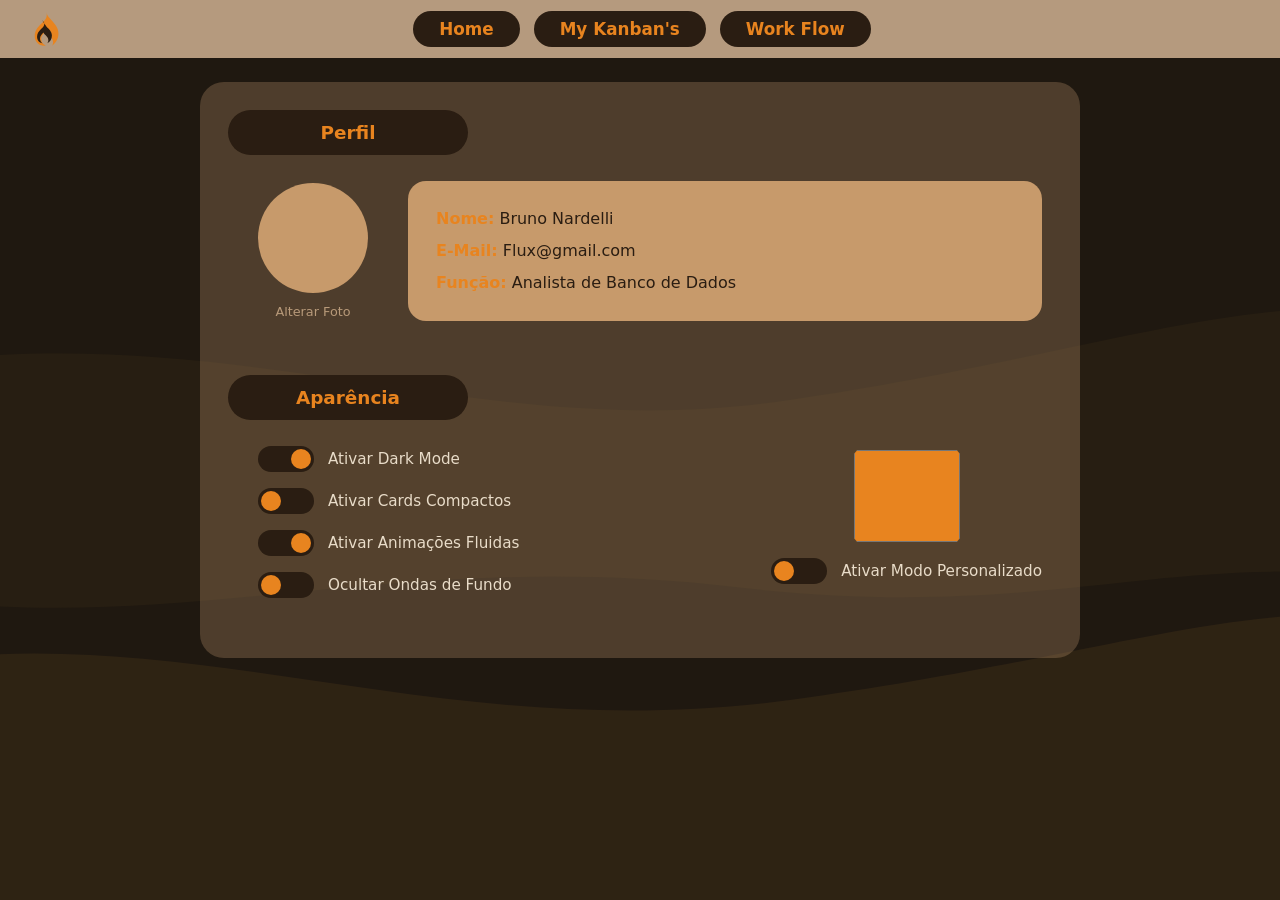
==== config.html @ 8c95feaa "feat: add config screen" ====
<!DOCTYPE html>
<html lang="pt-BR">
<head>
  <meta charset="UTF-8">
  <meta name="viewport" content="width=device-width, initial-scale=1.0">
  <title>Flux — Config</title>
  <link rel="icon" href="assets/logo.svg">
  <link rel="stylesheet" href="css/base.css">
  <link rel="stylesheet" href="css/config.css">
</head>
<body>
  <div class="waves" aria-hidden="true">
    <svg viewBox="0 0 1280 720" preserveAspectRatio="xMidYMid slice">
      <rect width="1280" height="720" fill="#1f1810"/>
      <path d="M0 300 C300 240 500 360 760 320 C1000 285 1120 230 1280 250 L1280 470 C1080 430 980 500 720 470 C420 435 260 520 0 470 Z" fill="#2c2113" opacity="0.7"/>
      <path d="M0 540 C260 480 460 600 760 560 C1020 525 1140 470 1280 500 L1280 720 L0 720 Z" fill="#3a2a17" opacity="0.6"/>
    </svg>
  </div>

  <nav class="navbar">
    <img class="logo" src="assets/logo.svg" alt="Flux">
    <div class="nav-links">
      <a href="home.html">Home</a>
      <a href="kanban.html">My Kanban's</a>
      <a href="workflow.html">Work Flow</a>
    </div>
    <button class="hamburger" aria-label="Menu"><span></span><span></span><span></span></button>
  </nav>

  <main class="page center-wrap">
    <section class="panel config-panel">

      <span class="pill-title config-pill">Perfil</span>
      <div class="profile">
        <div class="avatar-block">
          <div class="avatar"></div>
          <span class="avatar-label">Alterar Foto</span>
        </div>
        <div class="profile-info">
          <p><strong>Nome:</strong> <span id="p-name"></span></p>
          <p><strong>E-Mail:</strong> <span id="p-email"></span></p>
          <p><strong>Função:</strong> <span id="p-role"></span></p>
        </div>
      </div>

      <span class="pill-title config-pill aparencia-pill">Aparência</span>
      <div class="appearance">
        <div class="toggle-list">
          <label class="toggle-row">
            <span class="switch"><input type="checkbox" id="t-dark" checked><span class="slider"></span></span>
            <span>Ativar Dark Mode</span>
          </label>
          <label class="toggle-row">
            <span class="switch"><input type="checkbox" id="t-compact"><span class="slider"></span></span>
            <span>Ativar Cards Compactos</span>
          </label>
          <label class="toggle-row">
            <span class="switch"><input type="checkbox" id="t-anim" checked><span class="slider"></span></span>
            <span>Ativar Animações Fluidas</span>
          </label>
          <label class="toggle-row">
            <span class="switch"><input type="checkbox" id="t-waves"><span class="slider"></span></span>
            <span>Ocultar Ondas de Fundo</span>
          </label>
        </div>

        <div class="custom-color">
          <input type="color" id="accent-picker" value="#e8841f">
          <label class="toggle-row centered">
            <span class="switch"><input type="checkbox" id="t-custom"><span class="slider"></span></span>
            <span>Ativar Modo Personalizado</span>
          </label>
        </div>
      </div>

    </section>
  </main>

  <script src="js/data.js"></script>
  <script src="js/nav.js"></script>
  <script src="js/config.js"></script>
</body>
</html>
---- css/base.css ----
/* Flux — base theme shared across all screens */

:root {
  --bg-dark:        #1f1810;
  --bg-darker:      #150f0a;
  --navbar:         #b59a7e;
  --surface:        rgba(190, 150, 110, 0.22);
  --surface-2:      rgba(190, 150, 110, 0.30);
  --surface-solid:  #c79a6b;
  --accent:         #e8841f;
  --accent-soft:    #d97b2a;
  --pill-dark:      #2a1d12;
  --text:           #e9dcc9;
  --text-muted:     #b89a7a;
  --status-red:     #d64545;
  --status-orange:  #e8841f;
  --status-green:   #4caf50;
  --radius-pill:    999px;
  --radius-card:    24px;
  --font: "Segoe UI", "Trebuchet MS", system-ui, sans-serif;
}

* { box-sizing: border-box; margin: 0; padding: 0; }

html, body { height: 100%; }

body {
  font-family: var(--font);
  color: var(--text);
  background-color: var(--bg-dark);
  min-height: 100vh;
  position: relative;
  overflow-x: hidden;
}

/* Soft background waves */
.waves {
  position: fixed;
  inset: 0;
  z-index: -1;
  pointer-events: none;
  background-color: var(--bg-dark);
}
.waves svg { width: 100%; height: 100%; display: block; }

/* ---------- Navbar ---------- */
.navbar {
  display: flex;
  align-items: center;
  background: var(--navbar);
  padding: 10px 24px;
  gap: 16px;
  min-height: 56px;
}
.navbar .logo { width: 38px; height: 38px; flex: 0 0 auto; }
.navbar .nav-spacer { flex: 1; }

.nav-links {
  display: flex;
  gap: 14px;
  margin: 0 auto;
}
.nav-links a {
  display: inline-block;
  text-decoration: none;
  background: var(--pill-dark);
  color: var(--accent);
  font-size: 1.05rem;
  font-weight: 600;
  padding: 8px 26px;
  border-radius: var(--radius-pill);
  transition: background .2s, color .2s;
}
.nav-links a:hover { background: #3a2a1a; }
.nav-links a.active {
  background: var(--surface-solid);
  color: var(--pill-dark);
}

.hamburger {
  width: 34px; height: 26px;
  display: flex; flex-direction: column; justify-content: space-between;
  background: none; border: none; cursor: pointer; padding: 4px 0;
}
.hamburger span {
  display: block; height: 4px; border-radius: 2px;
  background: var(--pill-dark);
}

/* ---------- Buttons & pills ---------- */
.btn {
  border: none; cursor: pointer; font-family: var(--font);
  border-radius: var(--radius-pill);
  font-size: 1rem; font-weight: 600;
  padding: 10px 28px;
  transition: filter .2s, transform .05s;
}
.btn:active { transform: translateY(1px); }
.btn-primary { background: var(--accent); color: #2a1d12; }
.btn-primary:hover { filter: brightness(1.08); }
.btn-ghost {
  background: transparent; color: var(--accent);
  border: 2px solid var(--accent);
}
.btn-ghost:hover { background: rgba(232,132,31,.12); }

.pill-title {
  display: block;
  text-align: center;
  background: var(--accent-soft);
  color: var(--text);
  font-size: 1.15rem;
  font-weight: 600;
  padding: 12px;
  border-radius: var(--radius-pill);
  max-width: 520px;
  margin: 20px auto;
}

/* ---------- Cards / panels ---------- */
.panel {
  background: var(--surface);
  border-radius: var(--radius-card);
  padding: 28px;
}

.section-title {
  color: var(--text-muted);
  font-size: 1.25rem;
  font-weight: 600;
  padding-bottom: 8px;
  border-bottom: 1px solid rgba(255,255,255,.08);
  margin-bottom: 20px;
}

/* ---------- Layout helpers ---------- */
.page { padding: 24px clamp(16px, 5vw, 64px) 64px; }
.center-wrap { max-width: 1100px; margin: 0 auto; }
---- css/config.css ----
/* Flux — config screen */

.config-panel {
  background: var(--surface-2);
  min-height: 64vh;
  max-width: 880px;
  margin: 0 auto;
}
.config-pill {
  background: var(--pill-dark);
  color: var(--accent);
  max-width: 240px;
  margin: 0 0 26px;
}
.aparencia-pill { margin-top: 44px; }

/* ----- Profile ----- */
.profile {
  display: flex;
  gap: 40px;
  align-items: center;
  flex-wrap: wrap;
  padding: 0 10px 10px 30px;
}
.avatar-block { text-align: center; }
.avatar {
  width: 110px; height: 110px;
  border-radius: 50%;
  background: var(--surface-solid);
  margin: 0 auto 8px;
  cursor: pointer;
}
.avatar-label { font-size: .8rem; color: var(--text-muted); }

.profile-info {
  background: var(--surface-solid);
  color: var(--pill-dark);
  border-radius: 18px;
  padding: 22px 28px;
  flex: 1 1 320px;
  line-height: 2;
}
.profile-info strong { color: var(--accent); }

/* ----- Appearance ----- */
.appearance {
  display: flex;
  justify-content: space-between;
  gap: 40px;
  flex-wrap: wrap;
  padding: 0 10px 0 30px;
}
.toggle-list { display: flex; flex-direction: column; gap: 16px; }
.toggle-row {
  display: flex;
  align-items: center;
  gap: 14px;
  font-size: .95rem;
  cursor: pointer;
}
.toggle-row.centered { justify-content: center; margin-top: 12px; }

/* Switch */
.switch { position: relative; display: inline-block; width: 56px; height: 26px; }
.switch input { opacity: 0; width: 0; height: 0; }
.slider {
  position: absolute; inset: 0;
  background: var(--pill-dark);
  border-radius: var(--radius-pill);
  transition: background .2s;
}
.slider::before {
  content: "";
  position: absolute;
  height: 20px; width: 20px;
  left: 3px; top: 3px;
  background: var(--accent);
  border-radius: 50%;
  transition: transform .2s;
}
.switch input:checked + .slider::before { transform: translateX(30px); }

/* ----- Custom colour ----- */
.custom-color { text-align: center; }
#accent-picker {
  width: 110px; height: 100px;
  border: none;
  border-radius: 16px;
  background: none;
  cursor: pointer;
}

/* Decorative appearance modes */
body.no-anim * { transition: none !important; }
body.compact .profile-info { line-height: 1.4; padding: 12px 18px; }
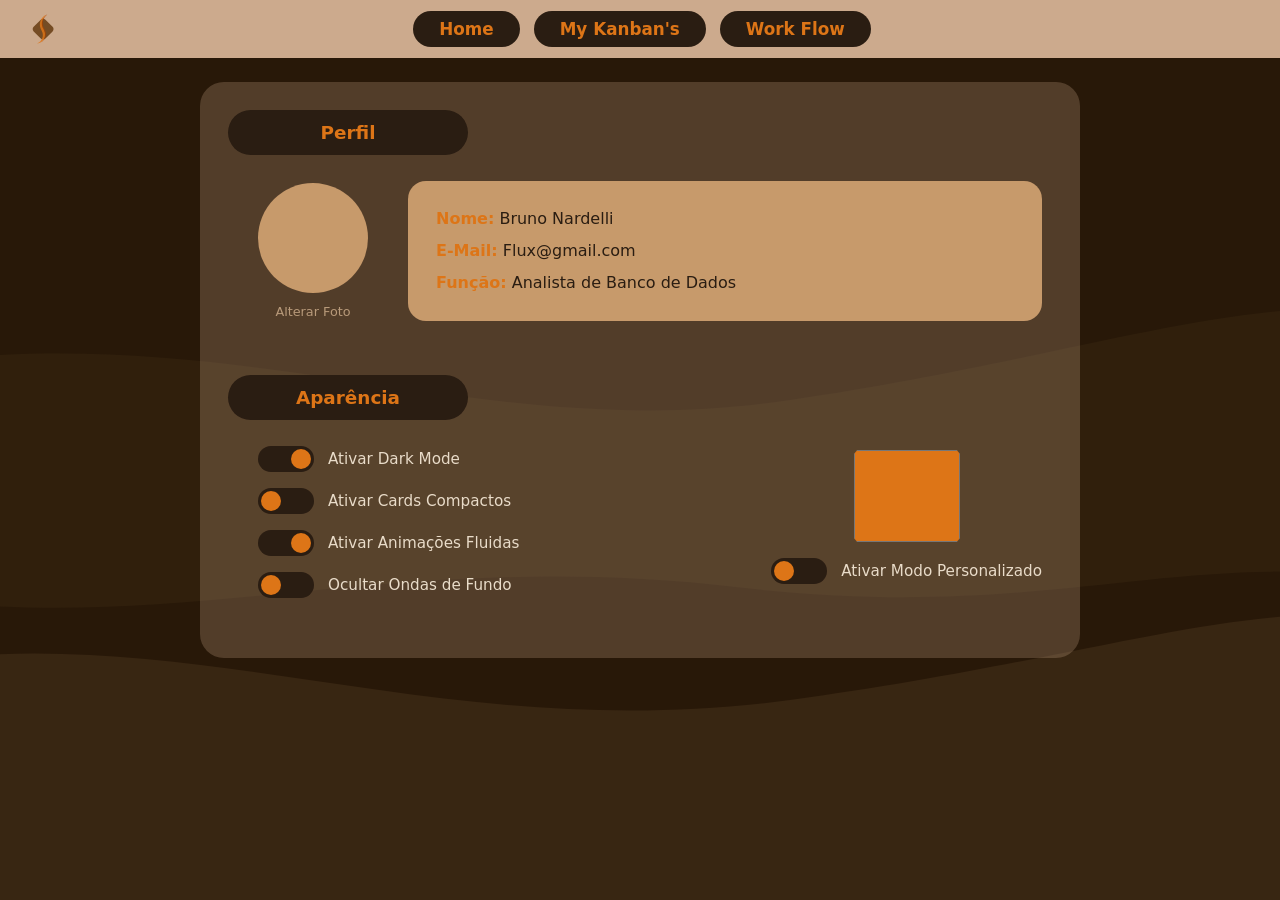
==== commit a177f597: "style: standardize theme colors from designer palette" ====
--- a/config.html
+++ b/config.html
@@ -11,9 +11,9 @@
 <body>
   <div class="waves" aria-hidden="true">
     <svg viewBox="0 0 1280 720" preserveAspectRatio="xMidYMid slice">
-      <rect width="1280" height="720" fill="#1f1810"/>
-      <path d="M0 300 C300 240 500 360 760 320 C1000 285 1120 230 1280 250 L1280 470 C1080 430 980 500 720 470 C420 435 260 520 0 470 Z" fill="#2c2113" opacity="0.7"/>
-      <path d="M0 540 C260 480 460 600 760 560 C1020 525 1140 470 1280 500 L1280 720 L0 720 Z" fill="#3a2a17" opacity="0.6"/>
+      <rect width="1280" height="720" fill="#281808"/>
+      <path d="M0 300 C300 240 500 360 760 320 C1000 285 1120 230 1280 250 L1280 470 C1080 430 980 500 720 470 C420 435 260 520 0 470 Z" fill="#34230f" opacity="0.7"/>
+      <path d="M0 540 C260 480 460 600 760 560 C1020 525 1140 470 1280 500 L1280 720 L0 720 Z" fill="#43301a" opacity="0.6"/>
     </svg>
   </div>
 
@@ -65,7 +65,7 @@
         </div>
 
         <div class="custom-color">
-          <input type="color" id="accent-picker" value="#e8841f">
+          <input type="color" id="accent-picker" value="#dd7517">
           <label class="toggle-row centered">
             <span class="switch"><input type="checkbox" id="t-custom"><span class="slider"></span></span>
             <span>Ativar Modo Personalizado</span>
--- a/css/base.css
+++ b/css/base.css
@@ -1,19 +1,28 @@
 /* Flux — base theme shared across all screens */
 
 :root {
-  --bg-dark:        #1f1810;
-  --bg-darker:      #150f0a;
-  --navbar:         #b59a7e;
-  --surface:        rgba(190, 150, 110, 0.22);
-  --surface-2:      rgba(190, 150, 110, 0.30);
-  --surface-solid:  #c79a6b;
-  --accent:         #e8841f;
-  --accent-soft:    #d97b2a;
+  /* Paleta oficial (designer) */
+  --header:           #ccaa8d;
+  --background:       #281808;
+  --detail-bg:        #754c24;
+  --orange-primary:   #dd7517;
+  --orange-secondary: #aa4300;
+
+  /* Aliases semânticos derivados da paleta */
+  --bg-dark:        var(--background);            /* fundo das páginas */
+  --bg-darker:      #160d04;                      /* cards/colunas escuros */
+  --navbar:         var(--header);
+  --login:          var(--header);
+  --surface:        rgba(204, 170, 141, 0.18);    /* painel translúcido (tom header) */
+  --surface-2:      rgba(204, 170, 141, 0.26);
+  --surface-solid:  #c79a6b;                      /* cards laranja/tan */
+  --accent:         var(--orange-primary);
+  --accent-soft:    #c2641a;                      /* variação suave do laranja primário */
   --pill-dark:      #2a1d12;
   --text:           #e9dcc9;
   --text-muted:     #b89a7a;
   --status-red:     #d64545;
-  --status-orange:  #e8841f;
+  --status-orange:  var(--orange-primary);
   --status-green:   #4caf50;
   --radius-pill:    999px;
   --radius-card:    24px;
@@ -102,7 +111,7 @@
   background: transparent; color: var(--accent);
   border: 2px solid var(--accent);
 }
-.btn-ghost:hover { background: rgba(232,132,31,.12); }
+.btn-ghost:hover { background: rgba(221,117,23,.12); }
 
 .pill-title {
   display: block;
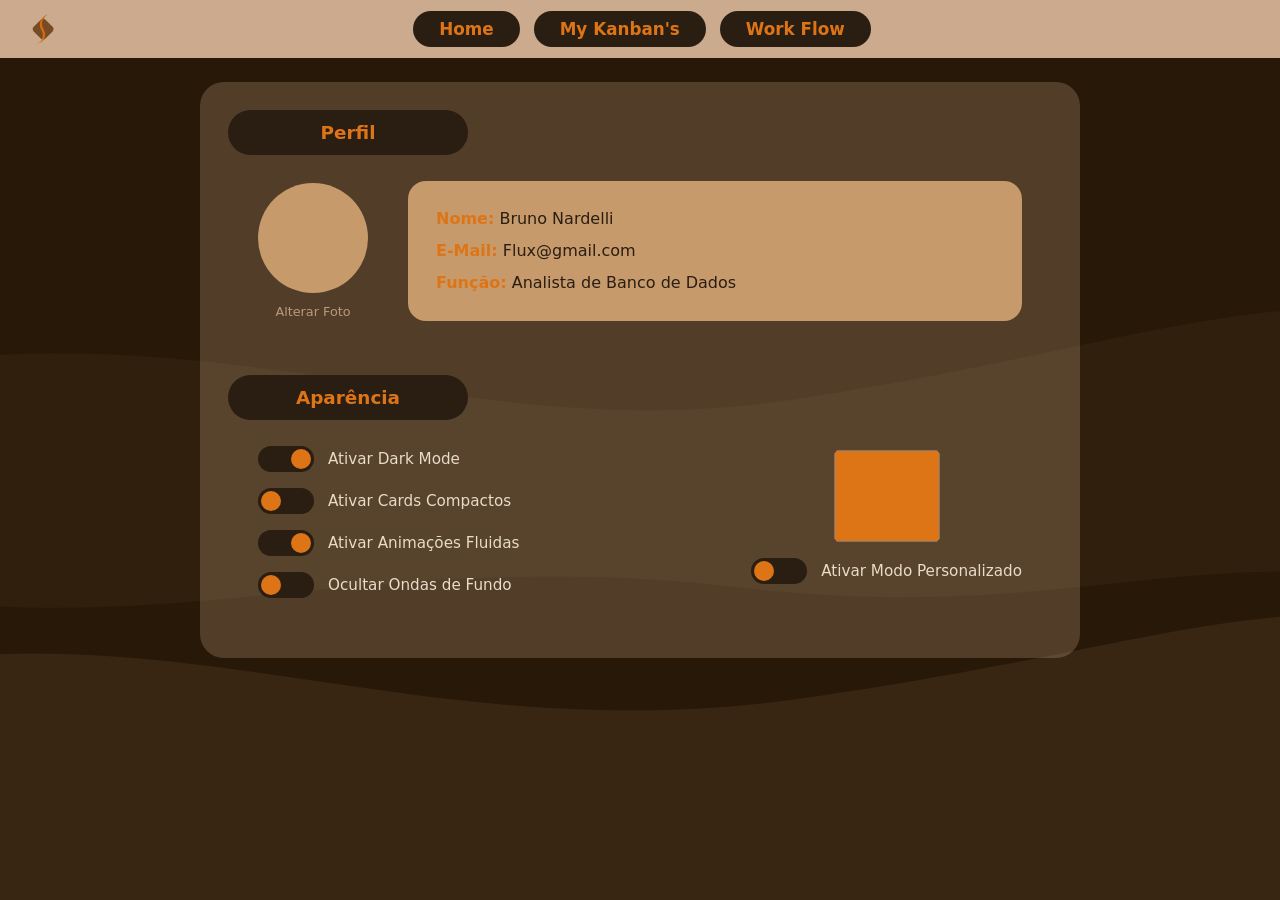
==== commit e9595777: "Persist appearance settings to localStorage across screens" ====
--- a/config.html
+++ b/config.html
@@ -77,6 +77,8 @@
   </main>
 
   <script src="js/data.js"></script>
+  <script src="js/store.js"></script>
+  <script src="js/settings.js"></script>
   <script src="js/nav.js"></script>
   <script src="js/config.js"></script>
 </body>
--- a/css/base.css
+++ b/css/base.css
@@ -94,7 +94,9 @@
 .hamburger span {
   display: block; height: 4px; border-radius: 2px;
   background: var(--pill-dark);
+  transition: background .2s;
 }
+.hamburger.active span { background: var(--accent); }
 
 /* ---------- Buttons & pills ---------- */
 .btn {
@@ -128,7 +130,7 @@
 
 /* ---------- Cards / panels ---------- */
 .panel {
-  background: var(--surface);
+  background: var(--header);
   border-radius: var(--radius-card);
   padding: 28px;
 }
@@ -145,3 +147,7 @@
 /* ---------- Layout helpers ---------- */
 .page { padding: 24px clamp(16px, 5vw, 64px) 64px; }
 .center-wrap { max-width: 1100px; margin: 0 auto; }
+
+/* ---------- Appearance modes (driven by Config, persisted) ---------- */
+body.no-anim * { transition: none !important; }
+body.hide-waves .waves { display: none; }
--- a/css/config.css
+++ b/css/config.css
@@ -20,7 +20,7 @@
   gap: 40px;
   align-items: center;
   flex-wrap: wrap;
-  padding: 0 10px 10px 30px;
+  padding: 0 30px 10px;
 }
 .avatar-block { text-align: center; }
 .avatar {
@@ -30,7 +30,12 @@
   margin: 0 auto 8px;
   cursor: pointer;
 }
-.avatar-label { font-size: .8rem; color: var(--text-muted); }
+.avatar-label {
+  font-size: .8rem;
+  color: var(--text-muted);
+  cursor: pointer;
+  user-select: none;
+}
 
 .profile-info {
   background: var(--surface-solid);
@@ -48,7 +53,7 @@
   justify-content: space-between;
   gap: 40px;
   flex-wrap: wrap;
-  padding: 0 10px 0 30px;
+  padding: 0 30px;
 }
 .toggle-list { display: flex; flex-direction: column; gap: 16px; }
 .toggle-row {
@@ -90,6 +95,5 @@
   cursor: pointer;
 }
 
-/* Decorative appearance modes */
-body.no-anim * { transition: none !important; }
+/* Compact mode — local effect on the profile block (global rules live in base.css) */
 body.compact .profile-info { line-height: 1.4; padding: 12px 18px; }
